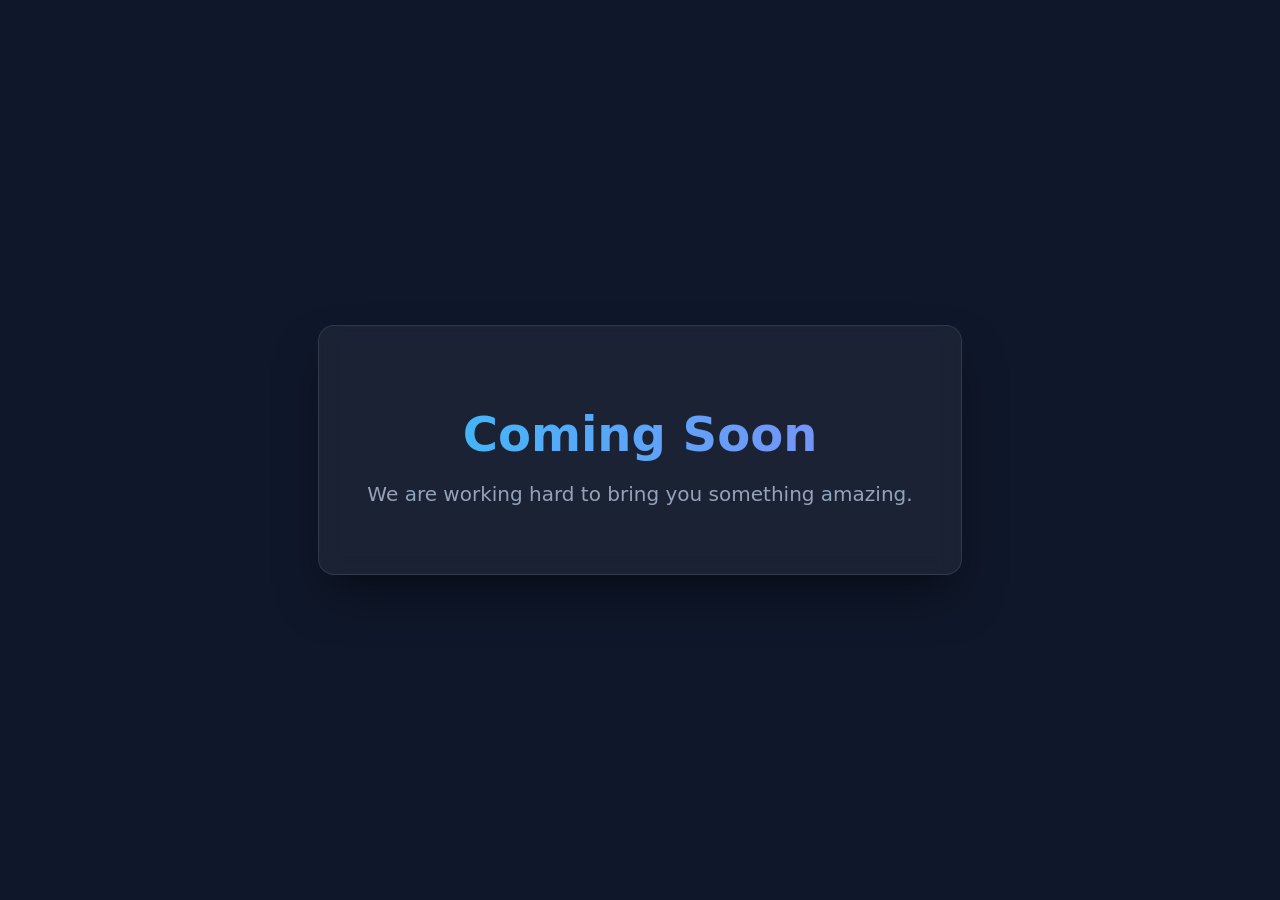
==== index.html @ 263287e9 "Add coming soon pages" ====
﻿<!DOCTYPE html>
<html lang="en">
<head>
    <meta charset="UTF-8">
    <meta name="viewport" content="width=device-width, initial-scale=1.0">
    <title>Coming Soon</title>
    <style>
        body, html {
            margin: 0;
            padding: 0;
            width: 100%;
            height: 100%;
            font-family: 'Inter', system-ui, sans-serif;
            background: #0f172a;
            color: #f8fafc;
            display: flex;
            align-items: center;
            justify-content: center;
        }
        .container {
            text-align: center;
            padding: 3rem;
            background: rgba(255, 255, 255, 0.05);
            backdrop-filter: blur(10px);
            border-radius: 1rem;
            border: 1px solid rgba(255, 255, 255, 0.1);
            box-shadow: 0 25px 50px -12px rgba(0, 0, 0, 0.5);
            animation: fadeIn 1s ease-in-out;
        }
        h1 {
            font-size: 3rem;
            margin-bottom: 1rem;
            background: linear-gradient(to right, #38bdf8, #818cf8);
            -webkit-background-clip: text;
            -webkit-text-fill-color: transparent;
        }
        p {
            font-size: 1.25rem;
            color: #94a3b8;
        }
        @keyframes fadeIn {
            from { opacity: 0; transform: translateY(20px); }
            to { opacity: 1; transform: translateY(0); }
        }
    </style>
</head>
<body>
    <div class="container">
        <h1>Coming Soon</h1>
        <p>We are working hard to bring you something amazing.</p>
    </div>
</body>
</html>
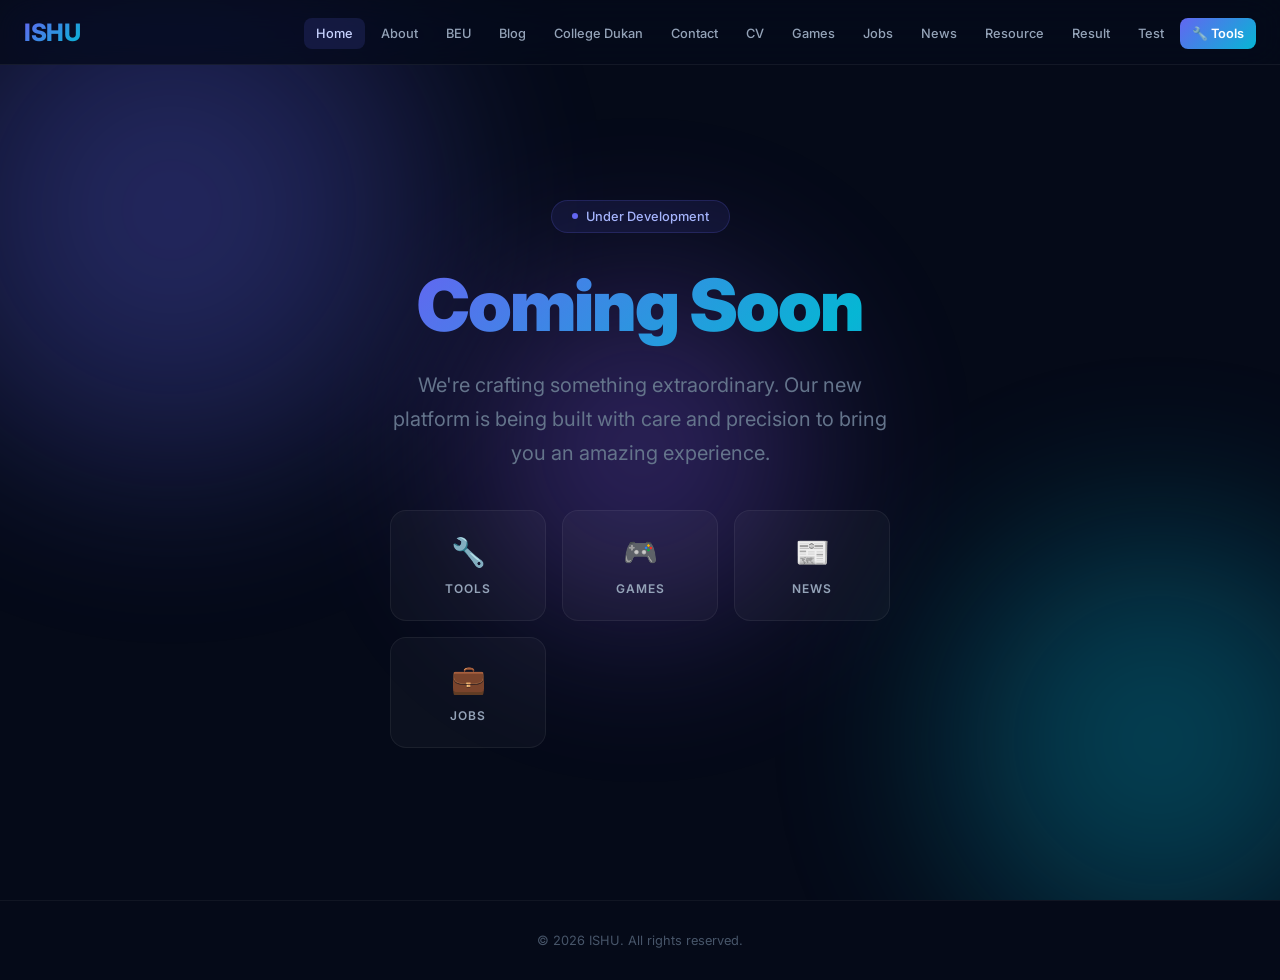
==== commit 9839b0c9: "Add premium Coming Soon pages with navbar for all sections" ====
--- a/index.html
+++ b/index.html
@@ -1,53 +1,251 @@
-﻿<!DOCTYPE html>
+<!DOCTYPE html>
 <html lang="en">
 <head>
     <meta charset="UTF-8">
     <meta name="viewport" content="width=device-width, initial-scale=1.0">
-    <title>Coming Soon</title>
+    <title>ISHU - Home</title>
+    <meta name="description" content="Welcome to ISHU - Your one-stop destination for tools, resources, games, news, and more.">
+    <link rel="preconnect" href="https://fonts.googleapis.com">
+    <link rel="preconnect" href="https://fonts.gstatic.com" crossorigin>
+    <link href="https://fonts.googleapis.com/css2?family=Inter:wght@300;400;500;600;700;800;900&display=swap" rel="stylesheet">
     <style>
-        body, html {
-            margin: 0;
-            padding: 0;
-            width: 100%;
-            height: 100%;
-            font-family: 'Inter', system-ui, sans-serif;
-            background: #0f172a;
-            color: #f8fafc;
-            display: flex;
-            align-items: center;
-            justify-content: center;
-        }
-        .container {
-            text-align: center;
-            padding: 3rem;
-            background: rgba(255, 255, 255, 0.05);
-            backdrop-filter: blur(10px);
-            border-radius: 1rem;
-            border: 1px solid rgba(255, 255, 255, 0.1);
-            box-shadow: 0 25px 50px -12px rgba(0, 0, 0, 0.5);
-            animation: fadeIn 1s ease-in-out;
-        }
-        h1 {
-            font-size: 3rem;
-            margin-bottom: 1rem;
-            background: linear-gradient(to right, #38bdf8, #818cf8);
-            -webkit-background-clip: text;
-            -webkit-text-fill-color: transparent;
-        }
-        p {
-            font-size: 1.25rem;
-            color: #94a3b8;
-        }
-        @keyframes fadeIn {
-            from { opacity: 0; transform: translateY(20px); }
-            to { opacity: 1; transform: translateY(0); }
+        *, *::before, *::after { margin: 0; padding: 0; box-sizing: border-box; }
+
+        body {
+            font-family: 'Inter', system-ui, -apple-system, sans-serif;
+            background: #050a18;
+            color: #e2e8f0;
+            min-height: 100vh;
+            overflow-x: hidden;
+        }
+
+        /* Animated Background */
+        .bg-animation {
+            position: fixed; inset: 0; z-index: 0; overflow: hidden;
+        }
+        .bg-animation .orb {
+            position: absolute; border-radius: 50%; filter: blur(80px); opacity: 0.4; animation: float 20s infinite ease-in-out;
+        }
+        .bg-animation .orb:nth-child(1) { width: 600px; height: 600px; background: radial-gradient(circle, #6366f1, transparent); top: -10%; left: -10%; animation-delay: 0s; }
+        .bg-animation .orb:nth-child(2) { width: 500px; height: 500px; background: radial-gradient(circle, #06b6d4, transparent); bottom: -10%; right: -10%; animation-delay: -7s; }
+        .bg-animation .orb:nth-child(3) { width: 400px; height: 400px; background: radial-gradient(circle, #8b5cf6, transparent); top: 50%; left: 50%; transform: translate(-50%, -50%); animation-delay: -14s; }
+
+        @keyframes float {
+            0%, 100% { transform: translate(0, 0) scale(1); }
+            25% { transform: translate(50px, -50px) scale(1.1); }
+            50% { transform: translate(-30px, 60px) scale(0.95); }
+            75% { transform: translate(40px, 30px) scale(1.05); }
+        }
+
+        /* Navbar */
+        .navbar {
+            position: fixed; top: 0; left: 0; right: 0; z-index: 1000;
+            background: rgba(5, 10, 24, 0.8); backdrop-filter: blur(20px) saturate(180%);
+            border-bottom: 1px solid rgba(255, 255, 255, 0.06);
+            transition: all 0.3s ease;
+        }
+        .navbar.scrolled { background: rgba(5, 10, 24, 0.95); box-shadow: 0 4px 30px rgba(0, 0, 0, 0.3); }
+        .nav-container {
+            max-width: 1400px; margin: 0 auto;
+            display: flex; align-items: center; justify-content: space-between;
+            padding: 0 1.5rem; height: 64px;
+        }
+        .nav-logo {
+            font-size: 1.5rem; font-weight: 800; text-decoration: none;
+            background: linear-gradient(135deg, #6366f1, #06b6d4);
+            -webkit-background-clip: text; -webkit-text-fill-color: transparent;
+            letter-spacing: -0.5px;
+        }
+        .nav-links {
+            display: flex; align-items: center; gap: 0.25rem;
+            list-style: none;
+        }
+        .nav-links a {
+            text-decoration: none; color: #94a3b8;
+            font-size: 0.8rem; font-weight: 500;
+            padding: 0.5rem 0.75rem; border-radius: 0.5rem;
+            transition: all 0.2s ease; white-space: nowrap;
+            position: relative;
+        }
+        .nav-links a:hover { color: #f1f5f9; background: rgba(255, 255, 255, 0.06); }
+        .nav-links a.active {
+            color: #c7d2fe; background: rgba(99, 102, 241, 0.15);
+        }
+        .nav-links a.tools-link {
+            background: linear-gradient(135deg, #6366f1, #06b6d4);
+            color: #fff; font-weight: 600;
+        }
+        .nav-links a.tools-link:hover { opacity: 0.9; transform: translateY(-1px); }
+
+        /* Hamburger */
+        .hamburger { display: none; flex-direction: column; gap: 5px; cursor: pointer; z-index: 1001; padding: 5px; }
+        .hamburger span { display: block; width: 24px; height: 2px; background: #e2e8f0; border-radius: 2px; transition: all 0.3s ease; }
+        .hamburger.active span:nth-child(1) { transform: rotate(45deg) translate(5px, 5px); }
+        .hamburger.active span:nth-child(2) { opacity: 0; }
+        .hamburger.active span:nth-child(3) { transform: rotate(-45deg) translate(5px, -5px); }
+
+        /* Mobile Menu */
+        .mobile-menu {
+            display: none; position: fixed; inset: 0; z-index: 999;
+            background: rgba(5, 10, 24, 0.98); backdrop-filter: blur(20px);
+            flex-direction: column; align-items: center; justify-content: center; gap: 0.5rem;
+            opacity: 0; transform: translateY(-20px); transition: all 0.3s ease;
+        }
+        .mobile-menu.active { display: flex; opacity: 1; transform: translateY(0); }
+        .mobile-menu a {
+            text-decoration: none; color: #94a3b8; font-size: 1.1rem; font-weight: 500;
+            padding: 0.75rem 2rem; border-radius: 0.75rem; transition: all 0.2s ease;
+            width: 80%; max-width: 300px; text-align: center;
+        }
+        .mobile-menu a:hover, .mobile-menu a.active { color: #f1f5f9; background: rgba(255, 255, 255, 0.06); }
+        .mobile-menu a.tools-link {
+            background: linear-gradient(135deg, #6366f1, #06b6d4);
+            color: #fff; font-weight: 600; margin-top: 0.5rem;
+        }
+
+        /* Hero */
+        .hero {
+            position: relative; z-index: 1;
+            min-height: 100vh; display: flex; align-items: center; justify-content: center;
+            padding: 6rem 1.5rem 3rem;
+        }
+        .hero-content { text-align: center; max-width: 700px; }
+        .badge {
+            display: inline-flex; align-items: center; gap: 0.5rem;
+            padding: 0.5rem 1.25rem; border-radius: 100px;
+            background: rgba(99, 102, 241, 0.1); border: 1px solid rgba(99, 102, 241, 0.2);
+            font-size: 0.8rem; font-weight: 500; color: #a5b4fc;
+            margin-bottom: 2rem; animation: fadeUp 0.8s ease forwards;
+        }
+        .badge .dot { width: 6px; height: 6px; background: #6366f1; border-radius: 50%; animation: pulse 2s infinite; }
+
+        .hero h1 {
+            font-size: clamp(2.5rem, 6vw, 4.5rem); font-weight: 900;
+            line-height: 1.1; letter-spacing: -2px; margin-bottom: 1.5rem;
+            animation: fadeUp 0.8s ease 0.1s forwards; opacity: 0;
+        }
+        .hero h1 .gradient {
+            background: linear-gradient(135deg, #6366f1 0%, #06b6d4 50%, #6366f1 100%);
+            background-size: 200% auto;
+            -webkit-background-clip: text; -webkit-text-fill-color: transparent;
+            animation: shimmer 3s linear infinite;
+        }
+        @keyframes shimmer { to { background-position: 200% center; } }
+
+        .hero p {
+            font-size: clamp(1rem, 2vw, 1.25rem); color: #64748b;
+            line-height: 1.7; max-width: 500px; margin: 0 auto 2.5rem;
+            animation: fadeUp 0.8s ease 0.2s forwards; opacity: 0;
+        }
+
+        /* Decorative Cards */
+        .cards-grid {
+            display: grid; grid-template-columns: repeat(auto-fit, minmax(140px, 1fr));
+            gap: 1rem; max-width: 600px; margin: 0 auto;
+            animation: fadeUp 0.8s ease 0.3s forwards; opacity: 0;
+        }
+        .card {
+            background: rgba(255, 255, 255, 0.03); border: 1px solid rgba(255, 255, 255, 0.06);
+            border-radius: 1rem; padding: 1.5rem 1rem; text-align: center;
+            transition: all 0.3s ease; cursor: default;
+        }
+        .card:hover { background: rgba(255, 255, 255, 0.06); border-color: rgba(99, 102, 241, 0.3); transform: translateY(-4px); }
+        .card-icon { font-size: 1.75rem; margin-bottom: 0.75rem; }
+        .card-label { font-size: 0.75rem; font-weight: 600; color: #94a3b8; text-transform: uppercase; letter-spacing: 1px; }
+
+        @keyframes fadeUp { from { opacity: 0; transform: translateY(20px); } to { opacity: 1; transform: translateY(0); } }
+        @keyframes pulse { 0%, 100% { opacity: 1; } 50% { opacity: 0.4; } }
+
+        /* Footer */
+        .footer {
+            position: relative; z-index: 1; text-align: center;
+            padding: 2rem; border-top: 1px solid rgba(255, 255, 255, 0.05);
+            font-size: 0.8rem; color: #475569;
+        }
+
+        @media (max-width: 900px) {
+            .nav-links { display: none; }
+            .hamburger { display: flex; }
         }
     </style>
 </head>
 <body>
-    <div class="container">
-        <h1>Coming Soon</h1>
-        <p>We are working hard to bring you something amazing.</p>
+    <!-- Background Animation -->
+    <div class="bg-animation">
+        <div class="orb"></div>
+        <div class="orb"></div>
+        <div class="orb"></div>
     </div>
+
+    <!-- Navbar -->
+    <nav class="navbar" id="navbar">
+        <div class="nav-container">
+            <a href="/" class="nav-logo">ISHU</a>
+            <ul class="nav-links">
+                <li><a href="/" class="active">Home</a></li>
+                <li><a href="/ABOUT/">About</a></li>
+                <li><a href="/BEU/">BEU</a></li>
+                <li><a href="/BLOG/">Blog</a></li>
+                <li><a href="/COLLEGE%20DUKAN/">College Dukan</a></li>
+                <li><a href="/CONTACT/">Contact</a></li>
+                <li><a href="/CV/">CV</a></li>
+                <li><a href="/GAMES/">Games</a></li>
+                <li><a href="/JOBS/">Jobs</a></li>
+                <li><a href="/NEWS/">News</a></li>
+                <li><a href="/RESOURCE/">Resource</a></li>
+                <li><a href="/RESULT/">Result</a></li>
+                <li><a href="/TEST/">Test</a></li>
+                <li><a href="https://ishu-tools-page-taul.vercel.app/" class="tools-link" target="_blank">🔧 Tools</a></li>
+            </ul>
+            <div class="hamburger" id="hamburger" onclick="toggleMenu()">
+                <span></span><span></span><span></span>
+            </div>
+        </div>
+    </nav>
+
+    <!-- Mobile Menu -->
+    <div class="mobile-menu" id="mobileMenu">
+        <a href="/" class="active">🏠 Home</a>
+        <a href="/ABOUT/">👤 About</a>
+        <a href="/BEU/">🎓 BEU</a>
+        <a href="/BLOG/">📝 Blog</a>
+        <a href="/COLLEGE%20DUKAN/">🏪 College Dukan</a>
+        <a href="/CONTACT/">📞 Contact</a>
+        <a href="/CV/">📄 CV</a>
+        <a href="/GAMES/">🎮 Games</a>
+        <a href="/JOBS/">💼 Jobs</a>
+        <a href="/NEWS/">📰 News</a>
+        <a href="/RESOURCE/">📚 Resource</a>
+        <a href="/RESULT/">📊 Result</a>
+        <a href="/TEST/">🧪 Test</a>
+        <a href="https://ishu-tools-page-taul.vercel.app/" class="tools-link" target="_blank">🔧 Tools</a>
+    </div>
+
+    <!-- Hero -->
+    <main class="hero">
+        <div class="hero-content">
+            <div class="badge"><span class="dot"></span> Under Development</div>
+            <h1><span class="gradient">Coming Soon</span></h1>
+            <p>We're crafting something extraordinary. Our new platform is being built with care and precision to bring you an amazing experience.</p>
+            <div class="cards-grid">
+                <div class="card"><div class="card-icon">🔧</div><div class="card-label">Tools</div></div>
+                <div class="card"><div class="card-icon">🎮</div><div class="card-label">Games</div></div>
+                <div class="card"><div class="card-icon">📰</div><div class="card-label">News</div></div>
+                <div class="card"><div class="card-icon">💼</div><div class="card-label">Jobs</div></div>
+            </div>
+        </div>
+    </main>
+
+    <footer class="footer">&copy; 2026 ISHU. All rights reserved.</footer>
+
+    <script>
+        function toggleMenu() {
+            document.getElementById('hamburger').classList.toggle('active');
+            document.getElementById('mobileMenu').classList.toggle('active');
+        }
+        window.addEventListener('scroll', () => {
+            document.getElementById('navbar').classList.toggle('scrolled', window.scrollY > 20);
+        });
+    </script>
 </body>
 </html>
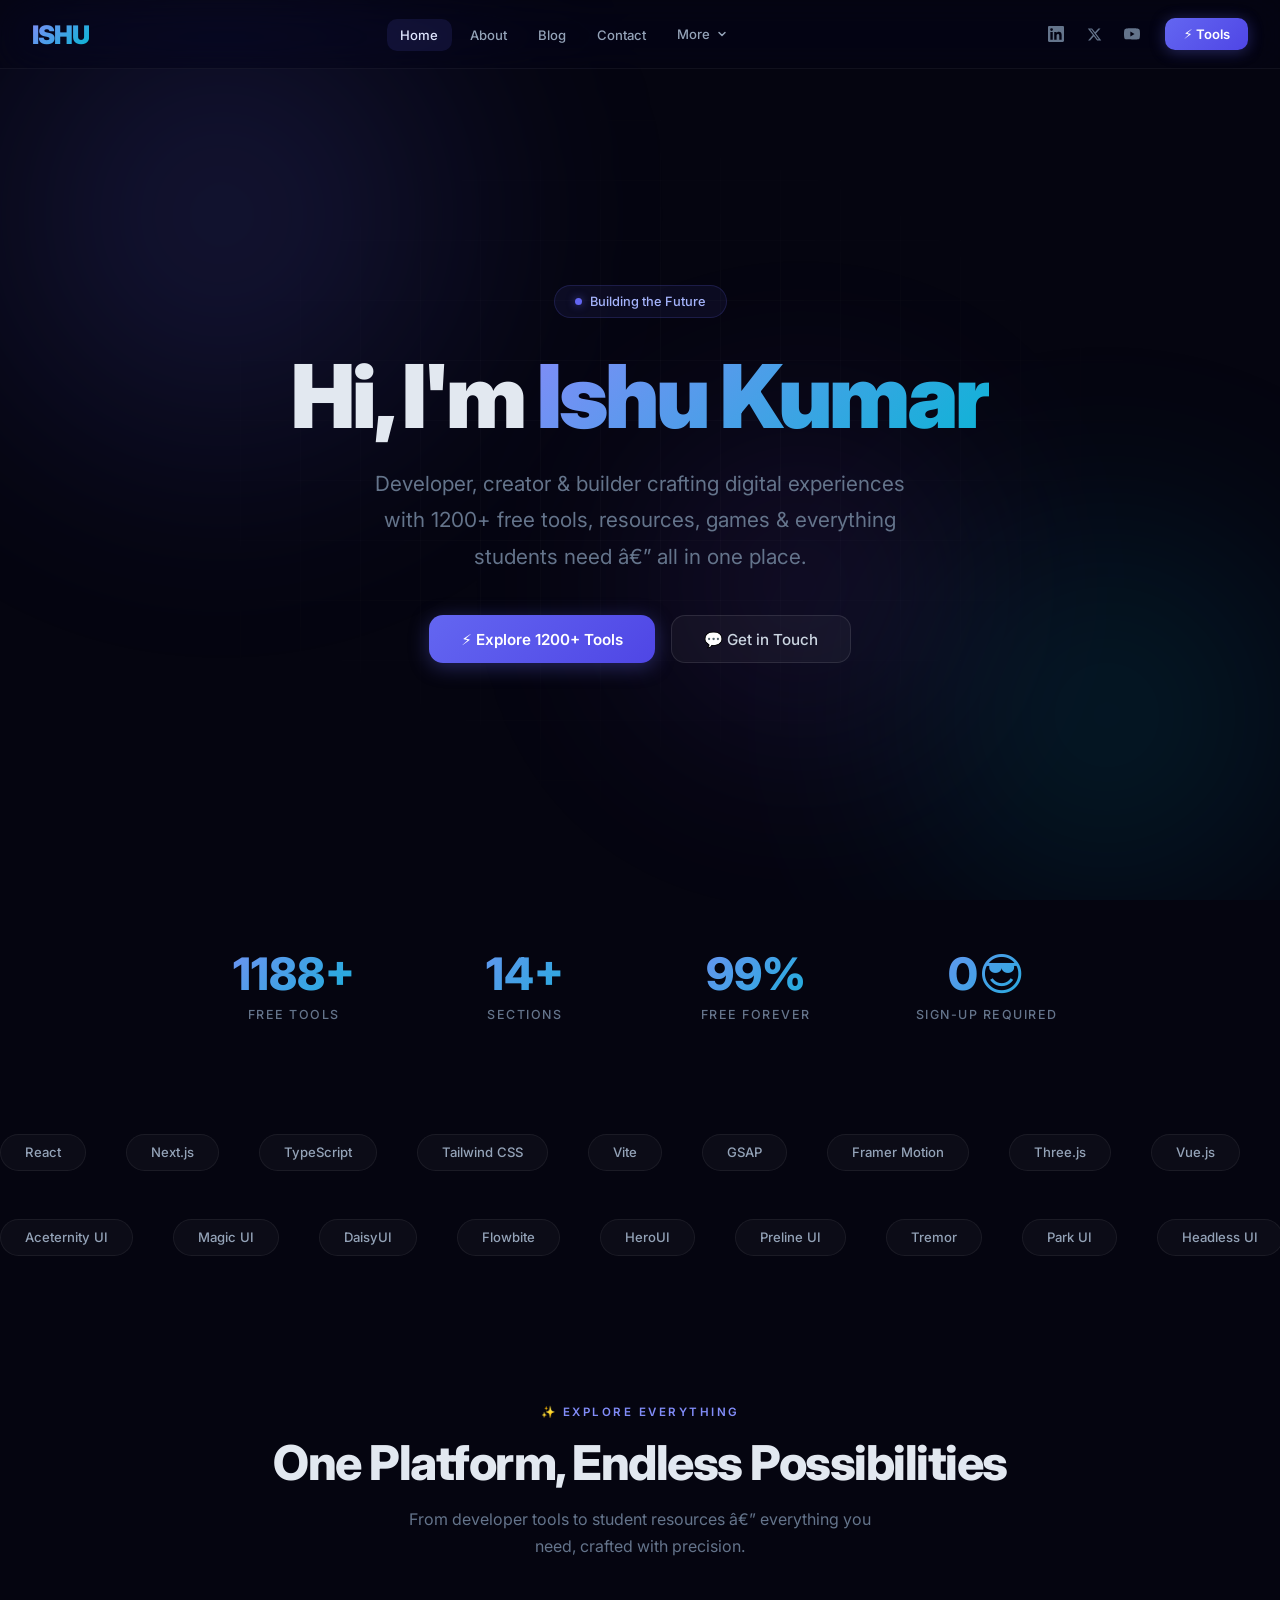
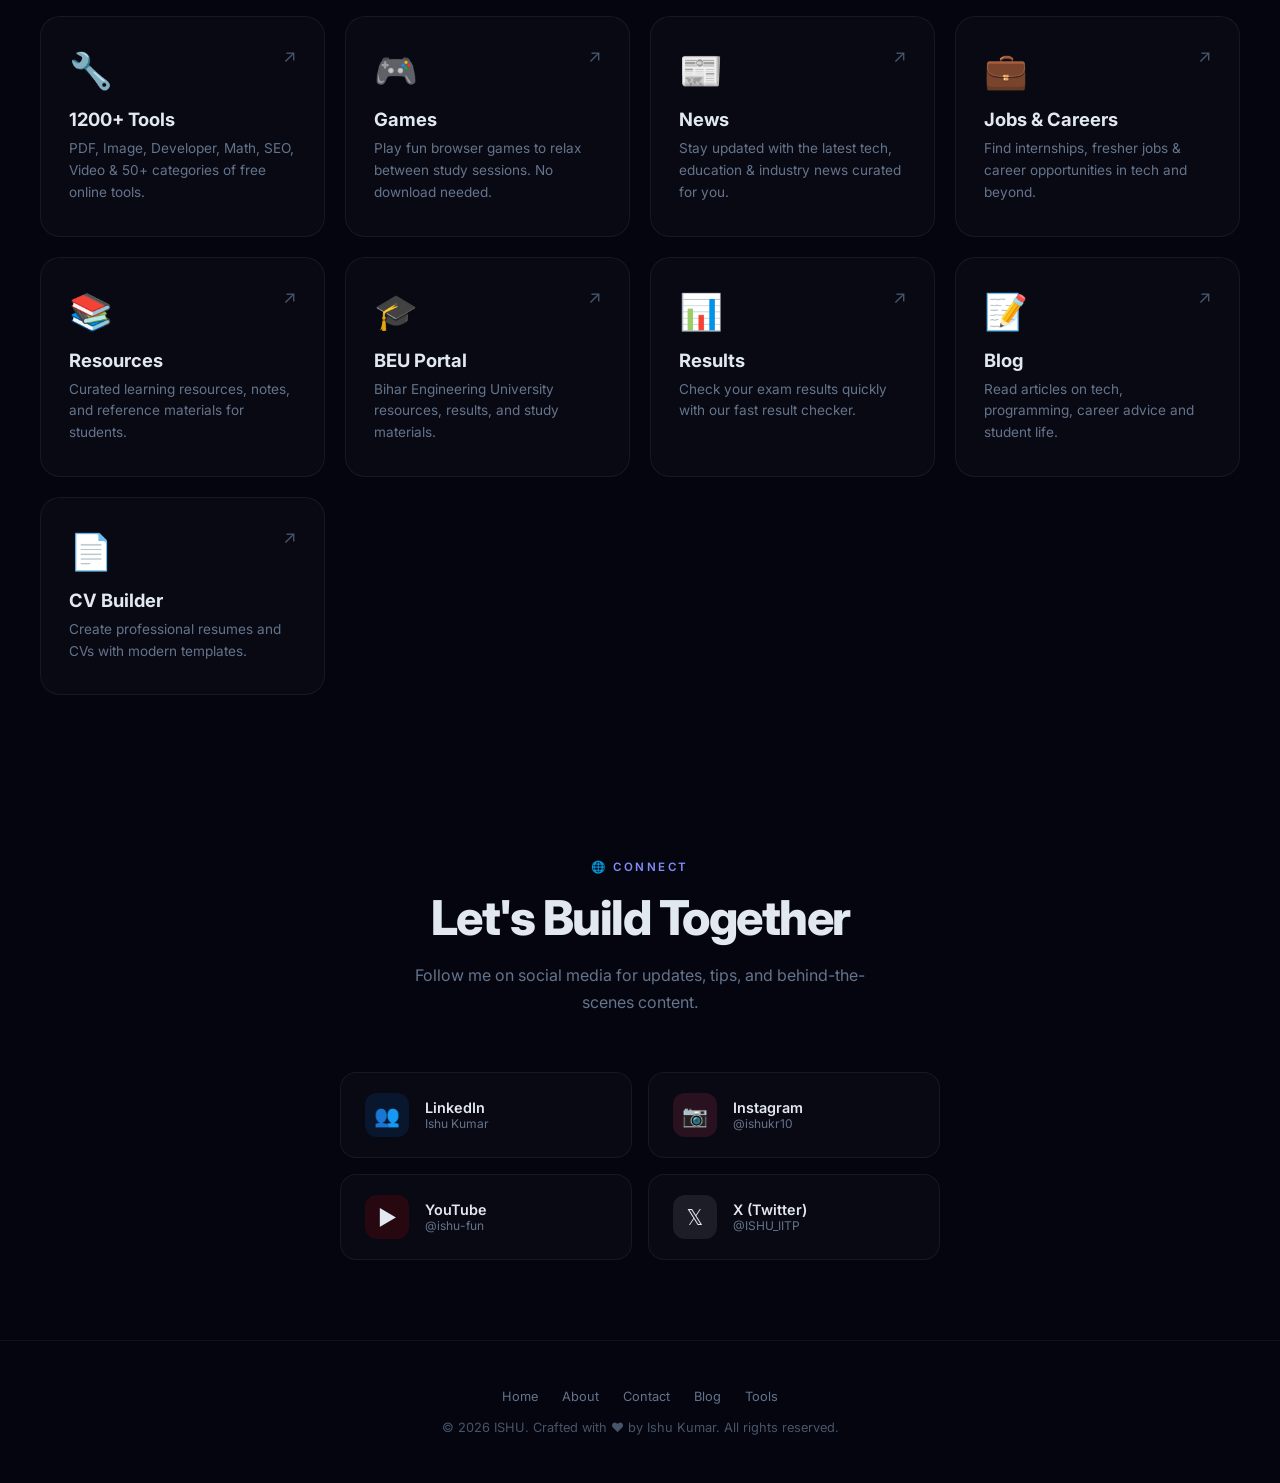
==== commit c8ce7f3d: "Premium redesign: modern navbar with mega dropdown, social icons, responsive mobile menu, shared CSS" ====
--- a/index.html
+++ b/index.html
@@ -1,202 +1,75 @@
-<!DOCTYPE html>
+﻿<!DOCTYPE html>
 <html lang="en">
 <head>
     <meta charset="UTF-8">
     <meta name="viewport" content="width=device-width, initial-scale=1.0">
-    <title>ISHU - Home</title>
-    <meta name="description" content="Welcome to ISHU - Your one-stop destination for tools, resources, games, news, and more.">
+    <title>ISHU - Developer, Creator & Builder | Tools, Resources & More</title>
+    <meta name="description" content="Ishu Kumar's digital hub â€” 1200+ free tools, games, resources, news, jobs & more. Built for students, developers & creators.">
+    <meta name="keywords" content="Ishu Kumar, ISHU Tools, free online tools, student tools, developer tools, PDF tools, image tools">
+    <meta name="author" content="Ishu Kumar">
+    <meta property="og:title" content="ISHU - Developer, Creator & Builder">
+    <meta property="og:description" content="1200+ free tools, games, resources & more by Ishu Kumar.">
+    <meta property="og:type" content="website">
     <link rel="preconnect" href="https://fonts.googleapis.com">
     <link rel="preconnect" href="https://fonts.gstatic.com" crossorigin>
     <link href="https://fonts.googleapis.com/css2?family=Inter:wght@300;400;500;600;700;800;900&display=swap" rel="stylesheet">
-    <style>
-        *, *::before, *::after { margin: 0; padding: 0; box-sizing: border-box; }
-
-        body {
-            font-family: 'Inter', system-ui, -apple-system, sans-serif;
-            background: #050a18;
-            color: #e2e8f0;
-            min-height: 100vh;
-            overflow-x: hidden;
-        }
-
-        /* Animated Background */
-        .bg-animation {
-            position: fixed; inset: 0; z-index: 0; overflow: hidden;
-        }
-        .bg-animation .orb {
-            position: absolute; border-radius: 50%; filter: blur(80px); opacity: 0.4; animation: float 20s infinite ease-in-out;
-        }
-        .bg-animation .orb:nth-child(1) { width: 600px; height: 600px; background: radial-gradient(circle, #6366f1, transparent); top: -10%; left: -10%; animation-delay: 0s; }
-        .bg-animation .orb:nth-child(2) { width: 500px; height: 500px; background: radial-gradient(circle, #06b6d4, transparent); bottom: -10%; right: -10%; animation-delay: -7s; }
-        .bg-animation .orb:nth-child(3) { width: 400px; height: 400px; background: radial-gradient(circle, #8b5cf6, transparent); top: 50%; left: 50%; transform: translate(-50%, -50%); animation-delay: -14s; }
-
-        @keyframes float {
-            0%, 100% { transform: translate(0, 0) scale(1); }
-            25% { transform: translate(50px, -50px) scale(1.1); }
-            50% { transform: translate(-30px, 60px) scale(0.95); }
-            75% { transform: translate(40px, 30px) scale(1.05); }
-        }
-
-        /* Navbar */
-        .navbar {
-            position: fixed; top: 0; left: 0; right: 0; z-index: 1000;
-            background: rgba(5, 10, 24, 0.8); backdrop-filter: blur(20px) saturate(180%);
-            border-bottom: 1px solid rgba(255, 255, 255, 0.06);
-            transition: all 0.3s ease;
-        }
-        .navbar.scrolled { background: rgba(5, 10, 24, 0.95); box-shadow: 0 4px 30px rgba(0, 0, 0, 0.3); }
-        .nav-container {
-            max-width: 1400px; margin: 0 auto;
-            display: flex; align-items: center; justify-content: space-between;
-            padding: 0 1.5rem; height: 64px;
-        }
-        .nav-logo {
-            font-size: 1.5rem; font-weight: 800; text-decoration: none;
-            background: linear-gradient(135deg, #6366f1, #06b6d4);
-            -webkit-background-clip: text; -webkit-text-fill-color: transparent;
-            letter-spacing: -0.5px;
-        }
-        .nav-links {
-            display: flex; align-items: center; gap: 0.25rem;
-            list-style: none;
-        }
-        .nav-links a {
-            text-decoration: none; color: #94a3b8;
-            font-size: 0.8rem; font-weight: 500;
-            padding: 0.5rem 0.75rem; border-radius: 0.5rem;
-            transition: all 0.2s ease; white-space: nowrap;
-            position: relative;
-        }
-        .nav-links a:hover { color: #f1f5f9; background: rgba(255, 255, 255, 0.06); }
-        .nav-links a.active {
-            color: #c7d2fe; background: rgba(99, 102, 241, 0.15);
-        }
-        .nav-links a.tools-link {
-            background: linear-gradient(135deg, #6366f1, #06b6d4);
-            color: #fff; font-weight: 600;
-        }
-        .nav-links a.tools-link:hover { opacity: 0.9; transform: translateY(-1px); }
-
-        /* Hamburger */
-        .hamburger { display: none; flex-direction: column; gap: 5px; cursor: pointer; z-index: 1001; padding: 5px; }
-        .hamburger span { display: block; width: 24px; height: 2px; background: #e2e8f0; border-radius: 2px; transition: all 0.3s ease; }
-        .hamburger.active span:nth-child(1) { transform: rotate(45deg) translate(5px, 5px); }
-        .hamburger.active span:nth-child(2) { opacity: 0; }
-        .hamburger.active span:nth-child(3) { transform: rotate(-45deg) translate(5px, -5px); }
-
-        /* Mobile Menu */
-        .mobile-menu {
-            display: none; position: fixed; inset: 0; z-index: 999;
-            background: rgba(5, 10, 24, 0.98); backdrop-filter: blur(20px);
-            flex-direction: column; align-items: center; justify-content: center; gap: 0.5rem;
-            opacity: 0; transform: translateY(-20px); transition: all 0.3s ease;
-        }
-        .mobile-menu.active { display: flex; opacity: 1; transform: translateY(0); }
-        .mobile-menu a {
-            text-decoration: none; color: #94a3b8; font-size: 1.1rem; font-weight: 500;
-            padding: 0.75rem 2rem; border-radius: 0.75rem; transition: all 0.2s ease;
-            width: 80%; max-width: 300px; text-align: center;
-        }
-        .mobile-menu a:hover, .mobile-menu a.active { color: #f1f5f9; background: rgba(255, 255, 255, 0.06); }
-        .mobile-menu a.tools-link {
-            background: linear-gradient(135deg, #6366f1, #06b6d4);
-            color: #fff; font-weight: 600; margin-top: 0.5rem;
-        }
-
-        /* Hero */
-        .hero {
-            position: relative; z-index: 1;
-            min-height: 100vh; display: flex; align-items: center; justify-content: center;
-            padding: 6rem 1.5rem 3rem;
-        }
-        .hero-content { text-align: center; max-width: 700px; }
-        .badge {
-            display: inline-flex; align-items: center; gap: 0.5rem;
-            padding: 0.5rem 1.25rem; border-radius: 100px;
-            background: rgba(99, 102, 241, 0.1); border: 1px solid rgba(99, 102, 241, 0.2);
-            font-size: 0.8rem; font-weight: 500; color: #a5b4fc;
-            margin-bottom: 2rem; animation: fadeUp 0.8s ease forwards;
-        }
-        .badge .dot { width: 6px; height: 6px; background: #6366f1; border-radius: 50%; animation: pulse 2s infinite; }
-
-        .hero h1 {
-            font-size: clamp(2.5rem, 6vw, 4.5rem); font-weight: 900;
-            line-height: 1.1; letter-spacing: -2px; margin-bottom: 1.5rem;
-            animation: fadeUp 0.8s ease 0.1s forwards; opacity: 0;
-        }
-        .hero h1 .gradient {
-            background: linear-gradient(135deg, #6366f1 0%, #06b6d4 50%, #6366f1 100%);
-            background-size: 200% auto;
-            -webkit-background-clip: text; -webkit-text-fill-color: transparent;
-            animation: shimmer 3s linear infinite;
-        }
-        @keyframes shimmer { to { background-position: 200% center; } }
-
-        .hero p {
-            font-size: clamp(1rem, 2vw, 1.25rem); color: #64748b;
-            line-height: 1.7; max-width: 500px; margin: 0 auto 2.5rem;
-            animation: fadeUp 0.8s ease 0.2s forwards; opacity: 0;
-        }
-
-        /* Decorative Cards */
-        .cards-grid {
-            display: grid; grid-template-columns: repeat(auto-fit, minmax(140px, 1fr));
-            gap: 1rem; max-width: 600px; margin: 0 auto;
-            animation: fadeUp 0.8s ease 0.3s forwards; opacity: 0;
-        }
-        .card {
-            background: rgba(255, 255, 255, 0.03); border: 1px solid rgba(255, 255, 255, 0.06);
-            border-radius: 1rem; padding: 1.5rem 1rem; text-align: center;
-            transition: all 0.3s ease; cursor: default;
-        }
-        .card:hover { background: rgba(255, 255, 255, 0.06); border-color: rgba(99, 102, 241, 0.3); transform: translateY(-4px); }
-        .card-icon { font-size: 1.75rem; margin-bottom: 0.75rem; }
-        .card-label { font-size: 0.75rem; font-weight: 600; color: #94a3b8; text-transform: uppercase; letter-spacing: 1px; }
-
-        @keyframes fadeUp { from { opacity: 0; transform: translateY(20px); } to { opacity: 1; transform: translateY(0); } }
-        @keyframes pulse { 0%, 100% { opacity: 1; } 50% { opacity: 0.4; } }
-
-        /* Footer */
-        .footer {
-            position: relative; z-index: 1; text-align: center;
-            padding: 2rem; border-top: 1px solid rgba(255, 255, 255, 0.05);
-            font-size: 0.8rem; color: #475569;
-        }
-
-        @media (max-width: 900px) {
-            .nav-links { display: none; }
-            .hamburger { display: flex; }
-        }
-    </style>
+    <link rel="stylesheet" href="styles.css">
 </head>
 <body>
-    <!-- Background Animation -->
-    <div class="bg-animation">
-        <div class="orb"></div>
-        <div class="orb"></div>
-        <div class="orb"></div>
+    <!-- Background Canvas -->
+    <div class="bg-canvas">
+        <div class="orb"></div><div class="orb"></div><div class="orb"></div>
+        <div class="grid-overlay"></div>
     </div>
 
     <!-- Navbar -->
     <nav class="navbar" id="navbar">
         <div class="nav-container">
             <a href="/" class="nav-logo">ISHU</a>
+
+            <!-- Desktop Nav -->
             <ul class="nav-links">
                 <li><a href="/" class="active">Home</a></li>
                 <li><a href="/ABOUT/">About</a></li>
-                <li><a href="/BEU/">BEU</a></li>
                 <li><a href="/BLOG/">Blog</a></li>
-                <li><a href="/COLLEGE%20DUKAN/">College Dukan</a></li>
                 <li><a href="/CONTACT/">Contact</a></li>
-                <li><a href="/CV/">CV</a></li>
-                <li><a href="/GAMES/">Games</a></li>
-                <li><a href="/JOBS/">Jobs</a></li>
-                <li><a href="/NEWS/">News</a></li>
-                <li><a href="/RESOURCE/">Resource</a></li>
-                <li><a href="/RESULT/">Result</a></li>
-                <li><a href="/TEST/">Test</a></li>
-                <li><a href="https://ishu-tools-page-taul.vercel.app/" class="tools-link" target="_blank">🔧 Tools</a></li>
+                <li class="nav-dropdown" id="navDropdown">
+                    <button class="nav-dropdown-btn" onclick="toggleDropdown(event)">
+                        More <svg width="12" height="12" viewBox="0 0 12 12" fill="none"><path d="M3 4.5L6 7.5L9 4.5" stroke="currentColor" stroke-width="1.5" stroke-linecap="round" stroke-linejoin="round"/></svg>
+                    </button>
+                    <div class="mega-dropdown" id="megaDropdown">
+                        <div class="mega-grid">
+                            <a href="/BEU/" class="mega-item"><span class="mega-icon">&#127891;</span><div><div class="mega-title">BEU Portal</div><div class="mega-desc">University resources</div></div></a>
+                            <a href="/COLLEGE%20DUKAN/" class="mega-item"><span class="mega-icon">&#127978;</span><div><div class="mega-title">College Dukan</div><div class="mega-desc">Student marketplace</div></div></a>
+                            <a href="/CV/" class="mega-item"><span class="mega-icon">&#128196;</span><div><div class="mega-title">CV Builder</div><div class="mega-desc">Create resumes</div></div></a>
+                            <a href="/GAMES/" class="mega-item"><span class="mega-icon">&#127918;</span><div><div class="mega-title">Games</div><div class="mega-desc">Browser games</div></div></a>
+                            <a href="/JOBS/" class="mega-item"><span class="mega-icon">&#128188;</span><div><div class="mega-title">Jobs</div><div class="mega-desc">Career opportunities</div></div></a>
+                            <a href="/NEWS/" class="mega-item"><span class="mega-icon">&#128240;</span><div><div class="mega-title">News</div><div class="mega-desc">Latest updates</div></div></a>
+                            <a href="/RESOURCE/" class="mega-item"><span class="mega-icon">&#128218;</span><div><div class="mega-title">Resources</div><div class="mega-desc">Study materials</div></div></a>
+                            <a href="/RESULT/" class="mega-item"><span class="mega-icon">&#128202;</span><div><div class="mega-title">Results</div><div class="mega-desc">Exam results</div></div></a>
+                            <a href="/TEST/" class="mega-item"><span class="mega-icon">&#129514;</span><div><div class="mega-title">Test</div><div class="mega-desc">Practice tests</div></div></a>
+                        </div>
+                    </div>
+                </li>
             </ul>
+
+            <!-- Nav Right: Social + Tools CTA -->
+            <div class="nav-right">
+                <div class="nav-social">
+                    <a href="https://www.linkedin.com/in/ishu-kumar-5a0940281/" target="_blank" rel="noopener" aria-label="LinkedIn" class="nav-social-icon">
+                        <svg width="16" height="16" viewBox="0 0 24 24" fill="currentColor"><path d="M20.447 20.452h-3.554v-5.569c0-1.328-.027-3.037-1.852-3.037-1.853 0-2.136 1.445-2.136 2.939v5.667H9.351V9h3.414v1.561h.046c.477-.9 1.637-1.85 3.37-1.85 3.601 0 4.267 2.37 4.267 5.455v6.286zM5.337 7.433a2.062 2.062 0 01-2.063-2.065 2.064 2.064 0 112.063 2.065zm1.782 13.019H3.555V9h3.564v11.452zM22.225 0H1.771C.792 0 0 .774 0 1.729v20.542C0 23.227.792 24 1.771 24h20.451C23.2 24 24 23.227 24 22.271V1.729C24 .774 23.2 0 22.222 0h.003z"/></svg>
+                    </a>
+                    <a href="https://x.com/ISHU_IITP" target="_blank" rel="noopener" aria-label="X" class="nav-social-icon">
+                        <svg width="15" height="15" viewBox="0 0 24 24" fill="currentColor"><path d="M18.244 2.25h3.308l-7.227 8.26 8.502 11.24H16.17l-5.214-6.817L4.99 21.75H1.68l7.73-8.835L1.254 2.25H8.08l4.713 6.231zm-1.161 17.52h1.833L7.084 4.126H5.117z"/></svg>
+                    </a>
+                    <a href="https://www.youtube.com/@ishu-fun" target="_blank" rel="noopener" aria-label="YouTube" class="nav-social-icon">
+                        <svg width="16" height="16" viewBox="0 0 24 24" fill="currentColor"><path d="M23.498 6.186a3.016 3.016 0 00-2.122-2.136C19.505 3.545 12 3.545 12 3.545s-7.505 0-9.377.505A3.017 3.017 0 00.502 6.186C0 8.07 0 12 0 12s0 3.93.502 5.814a3.016 3.016 0 002.122 2.136c1.871.505 9.376.505 9.376.505s7.505 0 9.377-.505a3.015 3.015 0 002.122-2.136C24 15.93 24 12 24 12s0-3.93-.502-5.814zM9.545 15.568V8.432L15.818 12l-6.273 3.568z"/></svg>
+                    </a>
+                </div>
+                <a href="https://ishutools.vercel.app/" class="nav-tools-btn">&#9889; Tools</a>
+            </div>
+
+            <!-- Hamburger -->
             <div class="hamburger" id="hamburger" onclick="toggleMenu()">
                 <span></span><span></span><span></span>
             </div>
@@ -205,47 +78,193 @@
 
     <!-- Mobile Menu -->
     <div class="mobile-menu" id="mobileMenu">
-        <a href="/" class="active">🏠 Home</a>
-        <a href="/ABOUT/">👤 About</a>
-        <a href="/BEU/">🎓 BEU</a>
-        <a href="/BLOG/">📝 Blog</a>
-        <a href="/COLLEGE%20DUKAN/">🏪 College Dukan</a>
-        <a href="/CONTACT/">📞 Contact</a>
-        <a href="/CV/">📄 CV</a>
-        <a href="/GAMES/">🎮 Games</a>
-        <a href="/JOBS/">💼 Jobs</a>
-        <a href="/NEWS/">📰 News</a>
-        <a href="/RESOURCE/">📚 Resource</a>
-        <a href="/RESULT/">📊 Result</a>
-        <a href="/TEST/">🧪 Test</a>
-        <a href="https://ishu-tools-page-taul.vercel.app/" class="tools-link" target="_blank">🔧 Tools</a>
+        <div class="mobile-menu-inner">
+            <div class="mobile-section">
+                <div class="mobile-section-label">Navigation</div>
+                <a href="/" class="mobile-link active"><span class="mobile-link-icon">&#127968;</span> Home</a>
+                <a href="/ABOUT/" class="mobile-link"><span class="mobile-link-icon">&#128100;</span> About</a>
+                <a href="/BLOG/" class="mobile-link"><span class="mobile-link-icon">&#128221;</span> Blog</a>
+                <a href="/CONTACT/" class="mobile-link"><span class="mobile-link-icon">&#128222;</span> Contact</a>
+            </div>
+            <div class="mobile-section">
+                <div class="mobile-section-label">Platform</div>
+                <div class="mobile-grid">
+                    <a href="/BEU/" class="mobile-grid-item"><span>&#127891;</span> BEU</a>
+                    <a href="/COLLEGE%20DUKAN/" class="mobile-grid-item"><span>&#127978;</span> Dukan</a>
+                    <a href="/CV/" class="mobile-grid-item"><span>&#128196;</span> CV</a>
+                    <a href="/GAMES/" class="mobile-grid-item"><span>&#127918;</span> Games</a>
+                    <a href="/JOBS/" class="mobile-grid-item"><span>&#128188;</span> Jobs</a>
+                    <a href="/NEWS/" class="mobile-grid-item"><span>&#128240;</span> News</a>
+                    <a href="/RESOURCE/" class="mobile-grid-item"><span>&#128218;</span> Resource</a>
+                    <a href="/RESULT/" class="mobile-grid-item"><span>&#128202;</span> Result</a>
+                    <a href="/TEST/" class="mobile-grid-item"><span>&#129514;</span> Test</a>
+                </div>
+            </div>
+            <a href="https://ishutools.vercel.app/" class="mobile-tools-btn">&#9889; Explore 1200+ Tools</a>
+            <div class="mobile-social">
+                <a href="https://www.linkedin.com/in/ishu-kumar-5a0940281/" target="_blank" rel="noopener" class="mobile-social-icon">in</a>
+                <a href="https://www.instagram.com/ishukr10" target="_blank" rel="noopener" class="mobile-social-icon">&#128247;</a>
+                <a href="https://www.youtube.com/@ishu-fun" target="_blank" rel="noopener" class="mobile-social-icon">&#9654;</a>
+                <a href="https://x.com/ISHU_IITP" target="_blank" rel="noopener" class="mobile-social-icon">&#120143;</a>
+            </div>
+        </div>
     </div>
 
     <!-- Hero -->
-    <main class="hero">
-        <div class="hero-content">
-            <div class="badge"><span class="dot"></span> Under Development</div>
-            <h1><span class="gradient">Coming Soon</span></h1>
-            <p>We're crafting something extraordinary. Our new platform is being built with care and precision to bring you an amazing experience.</p>
-            <div class="cards-grid">
-                <div class="card"><div class="card-icon">🔧</div><div class="card-label">Tools</div></div>
-                <div class="card"><div class="card-icon">🎮</div><div class="card-label">Games</div></div>
-                <div class="card"><div class="card-icon">📰</div><div class="card-label">News</div></div>
-                <div class="card"><div class="card-icon">💼</div><div class="card-label">Jobs</div></div>
-            </div>
-        </div>
-    </main>
-
-    <footer class="footer">&copy; 2026 ISHU. All rights reserved.</footer>
-
-    <script>
-        function toggleMenu() {
-            document.getElementById('hamburger').classList.toggle('active');
-            document.getElementById('mobileMenu').classList.toggle('active');
-        }
-        window.addEventListener('scroll', () => {
-            document.getElementById('navbar').classList.toggle('scrolled', window.scrollY > 20);
-        });
-    </script>
+    <section class="hero" id="hero">
+        <div class="hero-inner">
+            <div class="badge"><span class="pulse-dot"></span> Building the Future</div>
+            <h1>Hi, I'm <span class="text-gradient">Ishu Kumar</span></h1>
+            <p class="subtitle">Developer, creator & builder crafting digital experiences with 1200+ free tools, resources, games & everything students need â€” all in one place.</p>
+            <div class="hero-cta">
+                <a href="https://ishutools.vercel.app/" class="btn-primary">&#9889; Explore 1200+ Tools</a>
+                <a href="/CONTACT/" class="btn-secondary">&#128172; Get in Touch</a>
+            </div>
+        </div>
+    </section>
+
+    <!-- Stats -->
+    <div class="stats-bar">
+        <div class="stats-container">
+            <div class="stat-item">
+                <div class="stat-number" data-count="1200" data-suffix="+">0+</div>
+                <div class="stat-label">Free Tools</div>
+            </div>
+            <div class="stat-item">
+                <div class="stat-number" data-count="15" data-suffix="+">0+</div>
+                <div class="stat-label">Sections</div>
+            </div>
+            <div class="stat-item">
+                <div class="stat-number" data-count="100" data-suffix="%">0%</div>
+                <div class="stat-label">Free Forever</div>
+            </div>
+            <div class="stat-item">
+                <div class="stat-number" data-count="0" data-suffix="&#128526;">&#128526;</div>
+                <div class="stat-label">Sign-up Required</div>
+            </div>
+        </div>
+    </div>
+
+    <!-- Tech Marquee Row 1 -->
+    <div class="marquee-section">
+        <div class="marquee-track">
+            <span class="marquee-item">React</span><span class="marquee-item">Next.js</span><span class="marquee-item">TypeScript</span><span class="marquee-item">Tailwind CSS</span><span class="marquee-item">Vite</span><span class="marquee-item">GSAP</span><span class="marquee-item">Framer Motion</span><span class="marquee-item">Three.js</span><span class="marquee-item">Vue.js</span><span class="marquee-item">Svelte</span><span class="marquee-item">Node.js</span><span class="marquee-item">Firebase</span><span class="marquee-item">Vercel</span><span class="marquee-item">Figma</span><span class="marquee-item">Shadcn UI</span><span class="marquee-item">Radix UI</span><span class="marquee-item">Chakra UI</span><span class="marquee-item">Material UI</span>
+            <span class="marquee-item">React</span><span class="marquee-item">Next.js</span><span class="marquee-item">TypeScript</span><span class="marquee-item">Tailwind CSS</span><span class="marquee-item">Vite</span><span class="marquee-item">GSAP</span><span class="marquee-item">Framer Motion</span><span class="marquee-item">Three.js</span><span class="marquee-item">Vue.js</span><span class="marquee-item">Svelte</span><span class="marquee-item">Node.js</span><span class="marquee-item">Firebase</span><span class="marquee-item">Vercel</span><span class="marquee-item">Figma</span><span class="marquee-item">Shadcn UI</span><span class="marquee-item">Radix UI</span><span class="marquee-item">Chakra UI</span><span class="marquee-item">Material UI</span>
+        </div>
+    </div>
+
+    <!-- Tech Marquee Row 2 (Reverse) -->
+    <div class="marquee-section" style="padding-top:0; margin-top:-1rem;">
+        <div class="marquee-track marquee-row-reverse">
+            <span class="marquee-item">Aceternity UI</span><span class="marquee-item">Magic UI</span><span class="marquee-item">DaisyUI</span><span class="marquee-item">Flowbite</span><span class="marquee-item">HeroUI</span><span class="marquee-item">Preline UI</span><span class="marquee-item">Tremor</span><span class="marquee-item">Park UI</span><span class="marquee-item">Headless UI</span><span class="marquee-item">Fluent UI</span><span class="marquee-item">Carbon Design</span><span class="marquee-item">Blueprint</span><span class="marquee-item">Ariakit</span><span class="marquee-item">Eldora UI</span><span class="marquee-item">Gluestack UI</span><span class="marquee-item">WebGL</span><span class="marquee-item">D3.js</span><span class="marquee-item">Supabase</span>
+            <span class="marquee-item">Aceternity UI</span><span class="marquee-item">Magic UI</span><span class="marquee-item">DaisyUI</span><span class="marquee-item">Flowbite</span><span class="marquee-item">HeroUI</span><span class="marquee-item">Preline UI</span><span class="marquee-item">Tremor</span><span class="marquee-item">Park UI</span><span class="marquee-item">Headless UI</span><span class="marquee-item">Fluent UI</span><span class="marquee-item">Carbon Design</span><span class="marquee-item">Blueprint</span><span class="marquee-item">Ariakit</span><span class="marquee-item">Eldora UI</span><span class="marquee-item">Gluestack UI</span><span class="marquee-item">WebGL</span><span class="marquee-item">D3.js</span><span class="marquee-item">Supabase</span>
+        </div>
+    </div>
+
+    <!-- Features -->
+    <section class="section reveal" id="features">
+        <div class="section-header">
+            <div class="section-tag">&#10024; Explore Everything</div>
+            <h2 class="section-title">One Platform, Endless Possibilities</h2>
+            <p class="section-desc">From developer tools to student resources â€” everything you need, crafted with precision.</p>
+        </div>
+        <div class="features-grid">
+            <a href="https://ishutools.vercel.app/" class="feature-card">
+                <span class="card-emoji">&#128295;</span>
+                <span class="card-arrow">&#8599;</span>
+                <div class="card-title">1200+ Tools</div>
+                <div class="card-desc">PDF, Image, Developer, Math, SEO, Video & 50+ categories of free online tools.</div>
+            </a>
+            <a href="/GAMES/" class="feature-card">
+                <span class="card-emoji">&#127918;</span>
+                <span class="card-arrow">&#8599;</span>
+                <div class="card-title">Games</div>
+                <div class="card-desc">Play fun browser games to relax between study sessions. No download needed.</div>
+            </a>
+            <a href="/NEWS/" class="feature-card">
+                <span class="card-emoji">&#128240;</span>
+                <span class="card-arrow">&#8599;</span>
+                <div class="card-title">News</div>
+                <div class="card-desc">Stay updated with the latest tech, education & industry news curated for you.</div>
+            </a>
+            <a href="/JOBS/" class="feature-card">
+                <span class="card-emoji">&#128188;</span>
+                <span class="card-arrow">&#8599;</span>
+                <div class="card-title">Jobs & Careers</div>
+                <div class="card-desc">Find internships, fresher jobs & career opportunities in tech and beyond.</div>
+            </a>
+            <a href="/RESOURCE/" class="feature-card">
+                <span class="card-emoji">&#128218;</span>
+                <span class="card-arrow">&#8599;</span>
+                <div class="card-title">Resources</div>
+                <div class="card-desc">Curated learning resources, notes, and reference materials for students.</div>
+            </a>
+            <a href="/BEU/" class="feature-card">
+                <span class="card-emoji">&#127891;</span>
+                <span class="card-arrow">&#8599;</span>
+                <div class="card-title">BEU Portal</div>
+                <div class="card-desc">Bihar Engineering University resources, results, and study materials.</div>
+            </a>
+            <a href="/RESULT/" class="feature-card">
+                <span class="card-emoji">&#128202;</span>
+                <span class="card-arrow">&#8599;</span>
+                <div class="card-title">Results</div>
+                <div class="card-desc">Check your exam results quickly with our fast result checker.</div>
+            </a>
+            <a href="/BLOG/" class="feature-card">
+                <span class="card-emoji">&#128221;</span>
+                <span class="card-arrow">&#8599;</span>
+                <div class="card-title">Blog</div>
+                <div class="card-desc">Read articles on tech, programming, career advice and student life.</div>
+            </a>
+            <a href="/CV/" class="feature-card">
+                <span class="card-emoji">&#128196;</span>
+                <span class="card-arrow">&#8599;</span>
+                <div class="card-title">CV Builder</div>
+                <div class="card-desc">Create professional resumes and CVs with modern templates.</div>
+            </a>
+        </div>
+    </section>
+
+    <!-- Social -->
+    <section class="section reveal" id="social">
+        <div class="section-header">
+            <div class="section-tag">&#127760; Connect</div>
+            <h2 class="section-title">Let's Build Together</h2>
+            <p class="section-desc">Follow me on social media for updates, tips, and behind-the-scenes content.</p>
+        </div>
+        <div class="social-grid">
+            <a href="https://www.linkedin.com/in/ishu-kumar-5a0940281/" target="_blank" rel="noopener" class="social-card">
+                <div class="social-icon li">&#128101;</div>
+                <div><div class="social-name">LinkedIn</div><div class="social-handle">Ishu Kumar</div></div>
+            </a>
+            <a href="https://www.instagram.com/ishukr10" target="_blank" rel="noopener" class="social-card">
+                <div class="social-icon ig">&#128247;</div>
+                <div><div class="social-name">Instagram</div><div class="social-handle">@ishukr10</div></div>
+            </a>
+            <a href="https://www.youtube.com/@ishu-fun" target="_blank" rel="noopener" class="social-card">
+                <div class="social-icon yt">&#9654;</div>
+                <div><div class="social-name">YouTube</div><div class="social-handle">@ishu-fun</div></div>
+            </a>
+            <a href="https://x.com/ISHU_IITP" target="_blank" rel="noopener" class="social-card">
+                <div class="social-icon tw">&#120143;</div>
+                <div><div class="social-name">X (Twitter)</div><div class="social-handle">@ISHU_IITP</div></div>
+            </a>
+        </div>
+    </section>
+
+    <!-- Footer -->
+    <footer class="footer">
+        <div class="footer-links">
+            <a href="/">Home</a>
+            <a href="/ABOUT/">About</a>
+            <a href="/CONTACT/">Contact</a>
+            <a href="/BLOG/">Blog</a>
+            <a href="https://ishutools.vercel.app/">Tools</a>
+        </div>
+        <p class="footer-text">&copy; 2026 ISHU. Crafted with &#10084;&#65039; by Ishu Kumar. All rights reserved.</p>
+    </footer>
+
+    <script src="main.js"></script>
 </body>
 </html>
--- a/styles.css
+++ b/styles.css
@@ -0,0 +1,407 @@
+/* ===== RESET & BASE ===== */
+*, *::before, *::after { margin: 0; padding: 0; box-sizing: border-box; }
+html { scroll-behavior: smooth; -webkit-text-size-adjust: 100%; }
+body {
+    font-family: 'Inter', system-ui, -apple-system, sans-serif;
+    background: #050510; color: #e2e8f0;
+    min-height: 100vh; overflow-x: hidden;
+    -webkit-font-smoothing: antialiased; -moz-osx-font-smoothing: grayscale;
+}
+
+/* ===== ANIMATED BACKGROUND ===== */
+.bg-canvas { position: fixed; inset: 0; z-index: 0; overflow: hidden; }
+.bg-canvas .orb {
+    position: absolute; border-radius: 50%;
+    filter: blur(100px); opacity: 0.35;
+    animation: orbFloat 25s infinite ease-in-out;
+}
+.bg-canvas .orb:nth-child(1) { width: 700px; height: 700px; background: radial-gradient(circle, rgba(99,102,241,0.6), transparent 70%); top: -15%; left: -10%; }
+.bg-canvas .orb:nth-child(2) { width: 550px; height: 550px; background: radial-gradient(circle, rgba(6,182,212,0.5), transparent 70%); bottom: -10%; right: -8%; animation-delay: -8s; }
+.bg-canvas .orb:nth-child(3) { width: 450px; height: 450px; background: radial-gradient(circle, rgba(139,92,246,0.5), transparent 70%); top: 40%; left: 45%; animation-delay: -16s; }
+.bg-canvas .grid-overlay {
+    position: absolute; inset: 0;
+    background-image: linear-gradient(rgba(255,255,255,0.02) 1px, transparent 1px),
+                      linear-gradient(90deg, rgba(255,255,255,0.02) 1px, transparent 1px);
+    background-size: 60px 60px;
+    mask-image: radial-gradient(ellipse 60% 60% at 50% 50%, black 20%, transparent 70%);
+}
+@keyframes orbFloat {
+    0%,100% { transform: translate(0,0) scale(1); }
+    25% { transform: translate(60px,-60px) scale(1.08); }
+    50% { transform: translate(-40px,70px) scale(0.94); }
+    75% { transform: translate(50px,35px) scale(1.04); }
+}
+
+/* ===== NAVBAR ===== */
+.navbar {
+    position: fixed; top: 0; left: 0; right: 0; z-index: 1000;
+    background: rgba(5,5,16,0.5); backdrop-filter: blur(24px) saturate(180%);
+    border-bottom: 1px solid rgba(255,255,255,0.05);
+    transition: all 0.4s cubic-bezier(0.4,0,0.2,1);
+}
+.navbar.scrolled { background: rgba(5,5,16,0.92); box-shadow: 0 8px 40px rgba(0,0,0,0.5); border-bottom-color: rgba(255,255,255,0.08); }
+.nav-container {
+    max-width: 1400px; margin: 0 auto;
+    display: flex; align-items: center; justify-content: space-between;
+    padding: 0 2rem; height: 68px;
+}
+.nav-logo {
+    font-size: 1.6rem; font-weight: 900; text-decoration: none;
+    background: linear-gradient(135deg, #818cf8, #06b6d4);
+    -webkit-background-clip: text; -webkit-text-fill-color: transparent;
+    letter-spacing: -1px; transition: all 0.3s; flex-shrink: 0;
+}
+.nav-logo:hover { opacity: 0.85; transform: scale(1.02); }
+
+/* Nav Links */
+.nav-links { display: flex; align-items: center; gap: 0.25rem; list-style: none; margin: 0; padding: 0; }
+.nav-links > li { position: relative; }
+.nav-links a {
+    text-decoration: none; color: #94a3b8; font-size: 0.82rem; font-weight: 500;
+    padding: 0.5rem 0.85rem; border-radius: 10px;
+    transition: all 0.25s ease; white-space: nowrap;
+}
+.nav-links a:hover { color: #f1f5f9; background: rgba(255,255,255,0.06); }
+.nav-links a.active { color: #e0e7ff; background: rgba(99,102,241,0.12); }
+
+/* Nav Dropdown Button */
+.nav-dropdown-btn {
+    display: inline-flex; align-items: center; gap: 0.35rem;
+    background: none; border: none; cursor: pointer;
+    color: #94a3b8; font-size: 0.82rem; font-weight: 500; font-family: inherit;
+    padding: 0.5rem 0.85rem; border-radius: 10px; transition: all 0.25s ease;
+}
+.nav-dropdown-btn:hover { color: #f1f5f9; background: rgba(255,255,255,0.06); }
+.nav-dropdown-btn svg { transition: transform 0.3s; }
+.nav-dropdown.open .nav-dropdown-btn svg { transform: rotate(180deg); }
+.nav-dropdown.open .nav-dropdown-btn { color: #c7d2fe; background: rgba(99,102,241,0.12); }
+
+/* Mega Dropdown */
+.mega-dropdown {
+    position: absolute; top: calc(100% + 12px); left: 50%; transform: translateX(-50%);
+    width: 480px; padding: 1rem;
+    background: rgba(12,12,30,0.95); backdrop-filter: blur(30px) saturate(200%);
+    border: 1px solid rgba(255,255,255,0.08); border-radius: 16px;
+    box-shadow: 0 20px 60px rgba(0,0,0,0.6), 0 0 0 1px rgba(255,255,255,0.04) inset;
+    opacity: 0; visibility: hidden; transform: translateX(-50%) translateY(8px);
+    transition: all 0.3s cubic-bezier(0.4,0,0.2,1); pointer-events: none;
+}
+.mega-dropdown::before {
+    content: ''; position: absolute; top: -8px; left: 50%; transform: translateX(-50%);
+    width: 16px; height: 16px; background: rgba(12,12,30,0.95);
+    border: 1px solid rgba(255,255,255,0.08); border-bottom: none; border-right: none;
+    transform: translateX(-50%) rotate(45deg); border-radius: 3px 0 0 0;
+}
+.nav-dropdown.open .mega-dropdown {
+    opacity: 1; visibility: visible; transform: translateX(-50%) translateY(0); pointer-events: auto;
+}
+.mega-grid { display: grid; grid-template-columns: repeat(3, 1fr); gap: 0.35rem; }
+.mega-item {
+    display: flex; align-items: center; gap: 0.75rem;
+    padding: 0.7rem 0.75rem; border-radius: 12px;
+    text-decoration: none; color: #e2e8f0; transition: all 0.2s ease;
+}
+.mega-item:hover { background: rgba(99,102,241,0.1); }
+.mega-icon { font-size: 1.4rem; flex-shrink: 0; }
+.mega-title { font-size: 0.78rem; font-weight: 600; line-height: 1.3; }
+.mega-desc { font-size: 0.65rem; color: #64748b; line-height: 1.3; margin-top: 1px; }
+
+/* Nav Right */
+.nav-right { display: flex; align-items: center; gap: 1rem; flex-shrink: 0; }
+.nav-social { display: flex; align-items: center; gap: 0.25rem; }
+.nav-social-icon {
+    display: flex; align-items: center; justify-content: center;
+    width: 34px; height: 34px; border-radius: 8px;
+    color: #64748b; transition: all 0.25s ease; text-decoration: none;
+}
+.nav-social-icon:hover { color: #e2e8f0; background: rgba(255,255,255,0.06); transform: translateY(-1px); }
+.nav-tools-btn {
+    display: inline-flex; align-items: center; gap: 0.4rem;
+    padding: 0.5rem 1.15rem; border-radius: 10px;
+    background: linear-gradient(135deg, #6366f1, #4f46e5);
+    color: #fff; font-weight: 600; font-size: 0.82rem;
+    text-decoration: none; transition: all 0.3s ease;
+    box-shadow: 0 2px 15px rgba(99,102,241,0.35);
+}
+.nav-tools-btn:hover { transform: translateY(-1px); box-shadow: 0 6px 25px rgba(99,102,241,0.5); }
+
+/* ===== HAMBURGER ===== */
+.hamburger { display: none; flex-direction: column; gap: 5px; cursor: pointer; z-index: 1001; padding: 8px; border-radius: 10px; transition: background 0.2s; }
+.hamburger:hover { background: rgba(255,255,255,0.06); }
+.hamburger span { display: block; width: 22px; height: 2px; background: #e2e8f0; border-radius: 2px; transition: all 0.35s cubic-bezier(0.4,0,0.2,1); transform-origin: center; }
+.hamburger.active span:nth-child(1) { transform: rotate(45deg) translate(5px,5px); }
+.hamburger.active span:nth-child(2) { opacity: 0; transform: scaleX(0); }
+.hamburger.active span:nth-child(3) { transform: rotate(-45deg) translate(5px,-5px); }
+
+/* ===== MOBILE MENU ===== */
+.mobile-menu {
+    display: none; position: fixed; inset: 0; z-index: 999;
+    background: rgba(5,5,16,0.98); backdrop-filter: blur(30px);
+    overflow-y: auto; -webkit-overflow-scrolling: touch;
+    opacity: 0; transition: opacity 0.4s cubic-bezier(0.4,0,0.2,1);
+}
+.mobile-menu.active { display: block; opacity: 1; }
+.mobile-menu-inner {
+    display: flex; flex-direction: column; gap: 1.75rem;
+    padding: 5.5rem 1.5rem 2rem; min-height: 100vh;
+    max-width: 420px; margin: 0 auto;
+}
+.mobile-section { display: flex; flex-direction: column; gap: 0.3rem; }
+.mobile-section-label {
+    font-size: 0.65rem; font-weight: 600; text-transform: uppercase;
+    letter-spacing: 2.5px; color: #475569; padding: 0 0.75rem;
+    margin-bottom: 0.4rem;
+}
+.mobile-link {
+    display: flex; align-items: center; gap: 0.75rem;
+    padding: 0.8rem 0.75rem; border-radius: 12px;
+    text-decoration: none; color: #94a3b8; font-size: 1rem; font-weight: 500;
+    transition: all 0.25s ease;
+}
+.mobile-link:hover, .mobile-link.active { color: #f1f5f9; background: rgba(255,255,255,0.05); }
+.mobile-link-icon { font-size: 1.15rem; width: 1.5rem; text-align: center; }
+.mobile-grid {
+    display: grid; grid-template-columns: repeat(3, 1fr); gap: 0.5rem;
+}
+.mobile-grid-item {
+    display: flex; flex-direction: column; align-items: center; gap: 0.4rem;
+    padding: 1rem 0.5rem; border-radius: 14px;
+    background: rgba(255,255,255,0.02); border: 1px solid rgba(255,255,255,0.06);
+    text-decoration: none; color: #94a3b8; font-size: 0.75rem; font-weight: 500;
+    transition: all 0.25s ease; text-align: center;
+}
+.mobile-grid-item span { font-size: 1.4rem; }
+.mobile-grid-item:hover { background: rgba(99,102,241,0.08); border-color: rgba(99,102,241,0.2); color: #e2e8f0; }
+.mobile-tools-btn {
+    display: flex; align-items: center; justify-content: center; gap: 0.5rem;
+    padding: 1rem; border-radius: 14px;
+    background: linear-gradient(135deg, #6366f1, #4f46e5);
+    color: #fff; font-weight: 700; font-size: 1rem;
+    text-decoration: none; transition: all 0.3s ease;
+    box-shadow: 0 4px 25px rgba(99,102,241,0.35);
+}
+.mobile-tools-btn:hover { transform: translateY(-2px); box-shadow: 0 8px 35px rgba(99,102,241,0.5); }
+.mobile-social {
+    display: flex; justify-content: center; gap: 0.75rem; padding-top: 0.5rem;
+}
+.mobile-social-icon {
+    display: flex; align-items: center; justify-content: center;
+    width: 44px; height: 44px; border-radius: 12px;
+    background: rgba(255,255,255,0.04); border: 1px solid rgba(255,255,255,0.08);
+    color: #94a3b8; font-size: 0.9rem; font-weight: 700;
+    text-decoration: none; transition: all 0.25s ease;
+}
+.mobile-social-icon:hover { background: rgba(99,102,241,0.1); border-color: rgba(99,102,241,0.25); color: #e2e8f0; }
+
+
+/* ===== HERO SECTION ===== */
+.hero {
+    position: relative; z-index: 1;
+    min-height: 100vh; display: flex; align-items: center; justify-content: center;
+    padding: 7rem 1.5rem 4rem; text-align: center;
+}
+.hero-inner { max-width: 800px; }
+.badge {
+    display: inline-flex; align-items: center; gap: 0.5rem;
+    padding: 0.5rem 1.25rem; border-radius: 100px;
+    background: rgba(99,102,241,0.08); border: 1px solid rgba(99,102,241,0.18);
+    font-size: 0.8rem; font-weight: 500; color: #a5b4fc;
+    margin-bottom: 2rem; animation: fadeUp 0.7s ease forwards;
+}
+.badge .pulse-dot { width: 7px; height: 7px; background: #6366f1; border-radius: 50%; animation: pulse 2s infinite; box-shadow: 0 0 8px rgba(99,102,241,0.6); }
+.hero h1 {
+    font-size: clamp(2.8rem, 7vw, 5.5rem); font-weight: 900;
+    line-height: 1.05; letter-spacing: -3px; margin-bottom: 1.5rem;
+    animation: fadeUp 0.7s ease 0.1s forwards; opacity: 0;
+}
+.hero h1 .text-gradient {
+    background: linear-gradient(135deg, #818cf8 0%, #06b6d4 40%, #a78bfa 70%, #818cf8 100%);
+    background-size: 300% auto;
+    -webkit-background-clip: text; -webkit-text-fill-color: transparent;
+    animation: gradientShift 5s linear infinite;
+}
+@keyframes gradientShift { to { background-position: 300% center; } }
+.hero .subtitle {
+    font-size: clamp(1rem, 2.2vw, 1.3rem); color: #64748b;
+    line-height: 1.75; max-width: 560px; margin: 0 auto 2.5rem;
+    animation: fadeUp 0.7s ease 0.2s forwards; opacity: 0;
+}
+.hero-cta {
+    display: flex; gap: 1rem; justify-content: center; flex-wrap: wrap;
+    animation: fadeUp 0.7s ease 0.3s forwards; opacity: 0;
+}
+.btn-primary {
+    display: inline-flex; align-items: center; gap: 0.5rem;
+    padding: 0.85rem 2rem; border-radius: 14px;
+    background: linear-gradient(135deg, #6366f1, #4f46e5);
+    color: #fff; font-weight: 600; font-size: 0.95rem;
+    text-decoration: none; transition: all 0.3s ease;
+    box-shadow: 0 4px 20px rgba(99,102,241,0.35);
+    border: none; cursor: pointer;
+}
+.btn-primary:hover { transform: translateY(-2px); box-shadow: 0 8px 30px rgba(99,102,241,0.5); }
+.btn-secondary {
+    display: inline-flex; align-items: center; gap: 0.5rem;
+    padding: 0.85rem 2rem; border-radius: 14px;
+    background: rgba(255,255,255,0.04); border: 1px solid rgba(255,255,255,0.1);
+    color: #cbd5e1; font-weight: 500; font-size: 0.95rem;
+    text-decoration: none; transition: all 0.3s ease; cursor: pointer;
+}
+.btn-secondary:hover { background: rgba(255,255,255,0.08); border-color: rgba(255,255,255,0.2); transform: translateY(-2px); }
+
+/* ===== STATS BAR ===== */
+.stats-bar {
+    position: relative; z-index: 1; padding: 3rem 1.5rem;
+    animation: fadeUp 0.7s ease 0.4s forwards; opacity: 0;
+}
+.stats-container {
+    max-width: 900px; margin: 0 auto;
+    display: grid; grid-template-columns: repeat(4, 1fr); gap: 1.5rem;
+}
+.stat-item { text-align: center; }
+.stat-number {
+    font-size: clamp(1.8rem, 4vw, 2.8rem); font-weight: 800;
+    background: linear-gradient(135deg, #818cf8, #06b6d4);
+    -webkit-background-clip: text; -webkit-text-fill-color: transparent;
+    line-height: 1.2;
+}
+.stat-label { font-size: 0.78rem; color: #64748b; font-weight: 500; text-transform: uppercase; letter-spacing: 1.5px; margin-top: 0.3rem; }
+
+/* ===== SECTION COMMON ===== */
+.section { position: relative; z-index: 1; padding: 5rem 1.5rem; }
+.section-header { text-align: center; margin-bottom: 3.5rem; }
+.section-tag {
+    display: inline-block; font-size: 0.72rem; font-weight: 600;
+    text-transform: uppercase; letter-spacing: 2.5px; color: #818cf8;
+    margin-bottom: 1rem;
+}
+.section-title {
+    font-size: clamp(1.8rem, 4vw, 3rem); font-weight: 800;
+    letter-spacing: -1.5px; line-height: 1.15; margin-bottom: 1rem;
+}
+.section-desc { font-size: 1rem; color: #64748b; max-width: 500px; margin: 0 auto; line-height: 1.7; }
+
+/* ===== FEATURES GRID ===== */
+.features-grid {
+    max-width: 1200px; margin: 0 auto;
+    display: grid; grid-template-columns: repeat(auto-fit, minmax(280px, 1fr)); gap: 1.25rem;
+}
+.feature-card {
+    background: rgba(255,255,255,0.02); border: 1px solid rgba(255,255,255,0.06);
+    border-radius: 20px; padding: 2rem 1.75rem;
+    transition: all 0.4s cubic-bezier(0.4,0,0.2,1); cursor: pointer;
+    text-decoration: none; color: inherit; display: block; position: relative; overflow: hidden;
+}
+.feature-card::before {
+    content: ''; position: absolute; inset: 0; border-radius: 20px;
+    background: linear-gradient(135deg, rgba(99,102,241,0.08), transparent 60%);
+    opacity: 0; transition: opacity 0.4s;
+}
+.feature-card:hover { border-color: rgba(99,102,241,0.25); transform: translateY(-6px); }
+.feature-card:hover::before { opacity: 1; }
+.card-emoji { font-size: 2.2rem; margin-bottom: 1rem; display: block; position: relative; z-index: 1; }
+.card-title { font-size: 1.15rem; font-weight: 700; margin-bottom: 0.5rem; position: relative; z-index: 1; }
+.card-desc { font-size: 0.85rem; color: #64748b; line-height: 1.6; position: relative; z-index: 1; }
+.card-arrow {
+    position: absolute; top: 1.75rem; right: 1.75rem; font-size: 1.1rem;
+    color: #475569; transition: all 0.3s; z-index: 1;
+}
+.feature-card:hover .card-arrow { color: #818cf8; transform: translate(3px, -3px); }
+
+/* ===== TECH MARQUEE ===== */
+.marquee-section { position: relative; z-index: 1; padding: 4rem 0; overflow: hidden; }
+.marquee-track {
+    display: flex; gap: 2.5rem; animation: marqueeScroll 40s linear infinite;
+    width: max-content;
+}
+.marquee-track:hover { animation-play-state: paused; }
+.marquee-item {
+    flex-shrink: 0; padding: 0.6rem 1.5rem; border-radius: 100px;
+    background: rgba(255,255,255,0.03); border: 1px solid rgba(255,255,255,0.06);
+    font-size: 0.82rem; font-weight: 500; color: #94a3b8;
+    white-space: nowrap; transition: all 0.3s;
+}
+.marquee-item:hover { background: rgba(99,102,241,0.1); border-color: rgba(99,102,241,0.25); color: #c7d2fe; }
+@keyframes marqueeScroll { to { transform: translateX(-50%); } }
+.marquee-row-reverse { animation-direction: reverse; }
+
+/* ===== SOCIAL SECTION ===== */
+.social-grid {
+    max-width: 600px; margin: 0 auto;
+    display: grid; grid-template-columns: repeat(2, 1fr); gap: 1rem;
+}
+.social-card {
+    display: flex; align-items: center; gap: 1rem;
+    padding: 1.25rem 1.5rem; border-radius: 16px;
+    background: rgba(255,255,255,0.02); border: 1px solid rgba(255,255,255,0.06);
+    text-decoration: none; color: #e2e8f0; transition: all 0.35s ease;
+}
+.social-card:hover { border-color: rgba(99,102,241,0.3); transform: translateY(-3px); background: rgba(255,255,255,0.04); }
+.social-icon {
+    width: 44px; height: 44px; border-radius: 12px;
+    display: flex; align-items: center; justify-content: center;
+    font-size: 1.3rem; flex-shrink: 0;
+}
+.social-icon.li { background: rgba(10,102,194,0.15); }
+.social-icon.ig { background: rgba(228,64,95,0.15); }
+.social-icon.yt { background: rgba(255,0,0,0.12); }
+.social-icon.tw { background: rgba(255,255,255,0.08); }
+.social-name { font-weight: 600; font-size: 0.9rem; }
+.social-handle { font-size: 0.75rem; color: #64748b; }
+
+/* ===== FOOTER ===== */
+.footer {
+    position: relative; z-index: 1; text-align: center;
+    padding: 3rem 1.5rem; border-top: 1px solid rgba(255,255,255,0.05);
+}
+.footer-text { font-size: 0.8rem; color: #475569; }
+.footer-links { display: flex; justify-content: center; gap: 1.5rem; margin-bottom: 1rem; flex-wrap: wrap; }
+.footer-links a { text-decoration: none; color: #64748b; font-size: 0.8rem; transition: color 0.2s; }
+.footer-links a:hover { color: #818cf8; }
+
+/* ===== ANIMATIONS ===== */
+@keyframes fadeUp { from { opacity: 0; transform: translateY(25px); } to { opacity: 1; transform: translateY(0); } }
+@keyframes pulse { 0%,100% { opacity: 1; } 50% { opacity: 0.3; } }
+.reveal { opacity: 0; transform: translateY(30px); transition: all 0.7s cubic-bezier(0.4,0,0.2,1); }
+.reveal.visible { opacity: 1; transform: translateY(0); }
+
+/* ===== RESPONSIVE ===== */
+@media (max-width: 1024px) {
+    .nav-links, .nav-right { display: none; }
+    .hamburger { display: flex; }
+    .features-grid { grid-template-columns: repeat(auto-fit, minmax(240px, 1fr)); }
+}
+@media (max-width: 768px) {
+    .nav-container { padding: 0 1.25rem; height: 60px; }
+    .hero { padding: 6rem 1.25rem 3rem; }
+    .hero h1 { letter-spacing: -2px; }
+    .stats-container { grid-template-columns: repeat(2, 1fr); gap: 1.5rem 1rem; }
+    .section { padding: 3.5rem 1.25rem; }
+    .social-grid { grid-template-columns: 1fr; }
+    .features-grid { grid-template-columns: 1fr; gap: 1rem; }
+    .mobile-menu-inner { padding: 5rem 1.25rem 2rem; }
+}
+@media (max-width: 480px) {
+    .hero { padding: 5.5rem 1rem 2.5rem; }
+    .hero h1 { letter-spacing: -1.5px; }
+    .hero-cta { flex-direction: column; align-items: center; }
+    .btn-primary, .btn-secondary { width: 100%; max-width: 300px; justify-content: center; }
+    .stats-container { grid-template-columns: repeat(2, 1fr); gap: 1rem; }
+    .stat-number { font-size: 1.6rem; }
+    .stat-label { font-size: 0.68rem; }
+    .feature-card { padding: 1.5rem 1.25rem; }
+    .section-title { font-size: 1.6rem; }
+    .marquee-item { padding: 0.5rem 1rem; font-size: 0.75rem; }
+    .social-card { padding: 1rem 1.25rem; }
+    .mobile-grid { grid-template-columns: repeat(3, 1fr); gap: 0.4rem; }
+    .mobile-grid-item { padding: 0.75rem 0.35rem; font-size: 0.7rem; }
+    .mobile-menu-inner { padding: 4.5rem 1rem 1.5rem; gap: 1.25rem; }
+}
+@media (max-width: 360px) {
+    .hero h1 { font-size: 2rem; letter-spacing: -1px; }
+    .hero .subtitle { font-size: 0.9rem; }
+    .nav-container { padding: 0 0.75rem; }
+    .badge { font-size: 0.72rem; padding: 0.4rem 1rem; }
+    .mobile-grid { grid-template-columns: repeat(2, 1fr); }
+}
+
